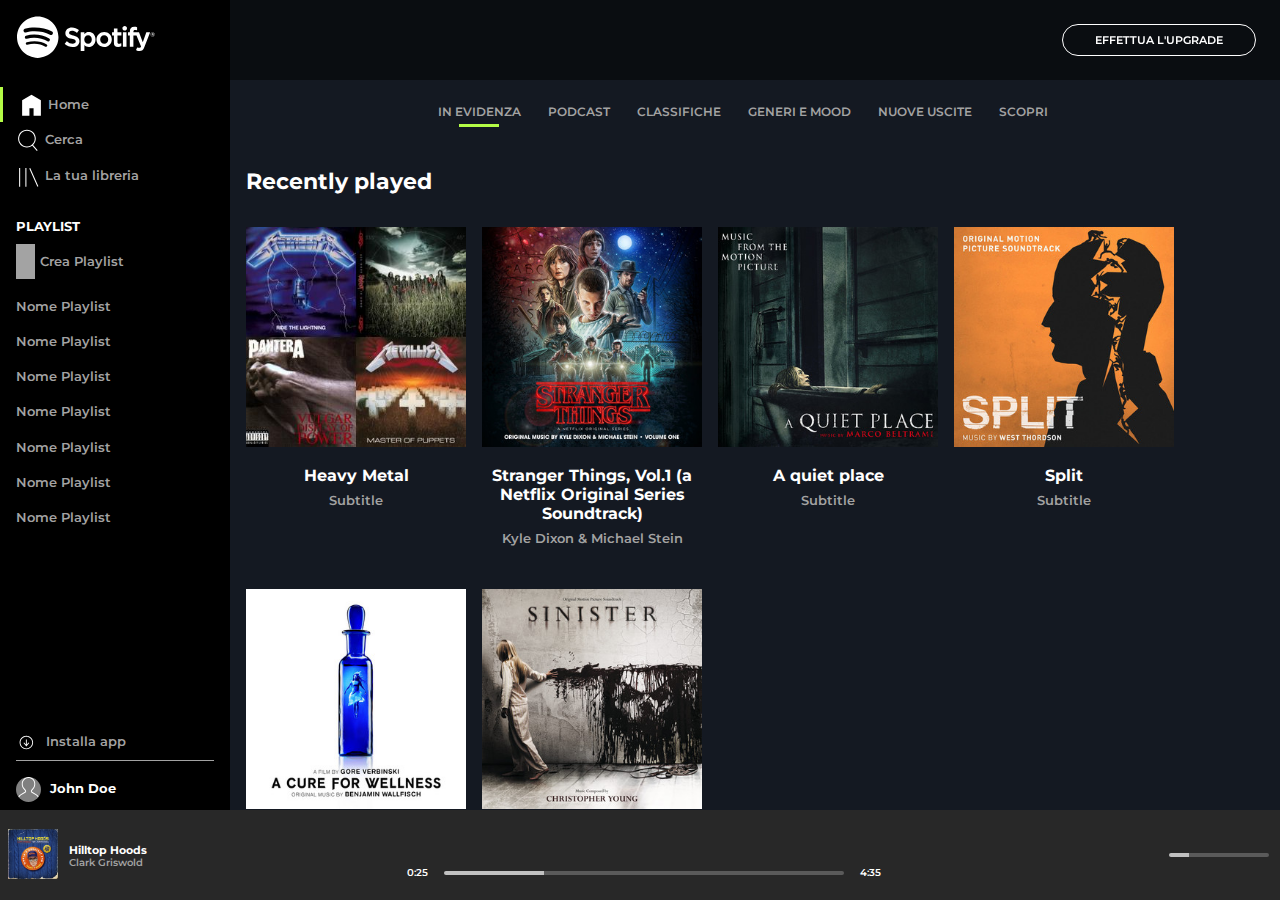
==== index.html @ eca1ce25 "completata struttura footer" ====
<!DOCTYPE html>
<html lang="en">
    <head>
        <meta charset="UTF-8">
        <meta http-equiv="X-UA-Compatible" content="IE=edge">
        <meta name="viewport" content="width=device-width, initial-scale=1.0">
        <title>Spotify</title>
        <link rel="stylesheet" href="./css/style.css">
        <link rel="preconnect" href="https://fonts.googleapis.com">
        <link rel="preconnect" href="https://fonts.gstatic.com" crossorigin>
        <link
            href="https://fonts.googleapis.com/css2?family=Montserrat:wght@400;600;700&display=swap"
            rel="stylesheet">
        <link rel="stylesheet"
            href="https://cdnjs.cloudflare.com/ajax/libs/font-awesome/6.0.0-beta2/css/all.min.css"
            integrity="sha512-YWzhKL2whUzgiheMoBFwW8CKV4qpHQAEuvilg9FAn5VJUDwKZZxkJNuGM4XkWuk94WCrrwslk8yWNGmY1EduTA=="crossorigin="anonymous"
            referrerpolicy="no-referrer" />
    </head>
    <body>

        <main id="site_main" class="d_flex">

            <aside class="sidebar d_flex">
                <div class="top_sidebar line_height">
                    <div class="logo">
                        <img src="./img/logo.svg" alt="logo spotify">
                    </div>
                    <!-- /.logo -->

                    <div class="info">
                        <div class="home">
                            <a href="#">
                                <img src="./img/home.svg">
                                Home
                            </a>
                        </div>
                        <div class="search">
                            <a href="#">
                                <img src="./img/search.svg">
                                Cerca
                            </a>
                        </div>
                        <div class="library">
                            <a href="#">
                                <img src="./img/libreria.svg">
                                La tua libreria
                            </a>
                        </div>
                    </div>
                    <!-- /.info -->

                    <div class="playlist">
                        <p>Playlist</p>
                        <ul class="list_style">
                            <li>
                                <a href="#">
                                    <i class="fas fa-plus"></i>
                                    Crea Playlist
                                </a>
                            </li>
                            <li>
                                <a href="#">Nome Playlist</a>
                            </li>
                            <li>
                                <a href="#">Nome Playlist</a>
                            </li>
                            <li>
                                <a href="#">Nome Playlist</a>
                            </li>
                            <li>
                                <a href="#">Nome Playlist</a>
                            </li>
                            <li>
                                <a href="#">Nome Playlist</a>
                            </li>
                            <li>
                                <a href="#">Nome Playlist</a>
                            </li>
                            <li>
                                <a href="#">Nome Playlist</a>
                            </li>
                        </ul>
                    </div>
                    <!-- /.playlist -->
                </div>

                <div class="bottom_sidebar">
                    <div class="install">
                        <a href="#">
                            <img src="./img/download.svg">
                            Installa app
                        </a>
                    </div>
                    <!-- /.install -->

                    <div class="user">
                        <a href="#">
                            <img src="./img/profile.svg">
                            John Doe
                        </a>
                    </div>
                    <!-- /.user -->
                </div>
            </aside>
            <!-- /.sidebars -->

            <div class="container">
                <div class="upgrade d_flex">
                    <div class="upgrade_btn">
                        Effettua l'upgrade
                    </div>
                </div>
                <!-- /.upgrade -->

                <nav class="navbar d_flex">
                    <ul class="list_style">
                        <li class="selected">
                            <a href="#">In evidenza</a>
                        </li>
                        <li>
                            <a href="#">Podcast</a>
                        </li>
                        <li>
                            <a href="#">Classifiche</a>
                        </li>
                        <li>
                            <a href="#">Generi e mood</a>
                        </li>
                        <li>
                            <a href="#">Nuove uscite</a>
                        </li>
                        <li>
                            <a href="#">Scopri</a>
                        </li>
                    </ul>
                </nav>
                <!-- /.navbar -->

                <div class="content">
                    <div class="played">
                        <h2>Recently played</h2>
                        <div class="clearfix">
                            <div class="album">
                                <div class="album_image">
                                    <div class="play hidden">
                                        <i class="far fa-play-circle fa-5x"></i>
                                    </div>
                                    <img src="./img/metal_lifting.jpg"
                                        class="alb">
                                </div>
                                <!-- /.album_image -->
                                <div class="album_info">
                                    <h3>Heavy Metal</h3>
                                    <p>Subtitle</p>
                                </div>
                                <!-- /.album_info -->
                            </div>
                            <!-- /.album -->

                            <div class="album">
                                <div class="album_image">
                                    <div class="play hidden">
                                        <i class="far fa-play-circle fa-5x"></i>
                                    </div>
                                    <img src="./img/stranger.jpeg">
                                </div>
                                <!-- /.album_image -->
                                <div class="album_info">
                                    <h3>Stranger Things, Vol.1 (a Netflix
                                        Original
                                        Series Soundtrack)</h3>
                                    <p>Kyle Dixon & Michael Stein</p>
                                </div>
                                <!-- /.album_info -->
                            </div>
                            <!-- /.album -->

                            <div class="album">
                                <div class="album_image">
                                    <div class="play hidden">
                                        <i class="far fa-play-circle fa-5x"></i>
                                    </div>
                                    <img src="./img/aquietplace.jpeg">
                                </div>
                                <!-- /.album_image -->
                                <div class="album_info">
                                    <h3>A quiet place</h3>
                                    <p>Subtitle</p>
                                </div>
                                <!-- /.album_info -->
                            </div>
                            <!-- /.album -->

                            <div class="album">
                                <div class="album_image">
                                    <div class="play hidden">
                                        <i class="far fa-play-circle fa-5x"></i>
                                    </div>
                                    <img src="./img/split.jpeg">
                                </div>
                                <!-- /.album_image -->
                                <div class="album_info">
                                    <h3>Split</h3>
                                    <p>Subtitle</p>
                                </div>
                                <!-- /.album_info -->
                            </div>
                            <!-- /.album -->

                            <div class="album">
                                <div class="album_image">
                                    <div class="play hidden">
                                        <i class="far fa-play-circle fa-5x"></i>
                                    </div>
                                    <img src="./img/cure.jpeg">
                                </div>
                                <!-- /.album_image -->
                                <div class="album_info">
                                    <h3>A cure for wellness</h3>
                                    <p>Subtitle</p>
                                </div>
                                <!-- /.album_info -->
                            </div>
                            <!-- /.album -->

                            <div class="album">
                                <div class="album_image">
                                    <div class="play hidden">
                                        <i class="far fa-play-circle fa-5x"></i>
                                    </div>
                                    <img src="./img/sinister.jpeg">
                                </div>
                                <!-- /.album_image -->
                                <div class="album_info">
                                    <h3>Sinister</h3>
                                    <p>Subtitle</p>
                                </div>
                                <!-- /.album_info -->
                            </div>
                            <!-- /.album -->
                        </div>
                    </div>
                    <!-- /.played -->

                    <div class="personal">
                        <h2>Creato per John Doe</h2>
                        <p>Più ascolti più accurati saranno i suggerimenti.</p>
                        <div class="clearfix">
                            <div class="album">
                                <div class="album_image">
                                    <div class="play hidden">
                                        <i class="far fa-play-circle fa-5x"></i>
                                    </div>
                                    <img src="./img/radar.jpeg">
                                </div>
                                <!-- /.album_image -->
                                <div class="album_info">
                                    <h3>Release Radar</h3>
                                </div>
                                <!-- /.album_info -->
                            </div>
                            <!-- /.album -->

                            <div class="album">
                                <div class="album_image">
                                    <div class="play hidden">
                                        <i class="far fa-play-circle fa-5x"></i>
                                    </div>
                                    <img src="./img/mixdaily.jpeg">
                                </div>
                                <!-- /.album_image -->
                                <div class="album_info">
                                    <h3>Daily Mix 1</h3>
                                </div>
                                <!-- /.album_info -->
                            </div>
                            <!-- /.album -->
                        </div>
                    </div>
                    <!-- /.personal -->

                    <div class="artists">
                        <h2>Artisti più popolari</h2>
                        <p>Più ascolti più accurati saranno i suggerimenti.</p>
                        <div class="clearfix">
                            <div class="album">
                                <div class="album_image">
                                    <div class="play hidden">
                                        <i class="far fa-play-circle fa-5x"></i>
                                    </div>
                                    <img src="./img/youg.jpeg">
                                </div>
                                <!-- /.album_image -->
                                <div class="album_info">
                                    <h3>Lana Del Rey</h3>
                                </div>
                                <!-- /.album_info -->
                            </div>
                            <!-- /.album -->

                            <div class="album">
                                <div class="album_image">
                                    <div class="play hidden">
                                        <i class="far fa-play-circle fa-5x"></i>
                                    </div>
                                    <img src="./img/einaudi.jpeg">
                                </div>
                                <!-- /.album_image -->
                                <div class="album_info">
                                    <h3>Ludovico Einaudi</h3>
                                </div>
                                <!-- /.album_info -->
                            </div>
                            <!-- /.album -->
                        </div></div>
                    <!-- /.artist -->

                </div>
                <!-- /.content -->

            </div>
            <!-- /.container -->

        </main>
        <!-- /#site_main -->

        <footer id="site_footer">

            <div class="player d_flex">
                <div class="left d_flex">
                    <div class="image">
                        <img src="./img/player_left.jpg">
                    </div>
                    <div class="image_desc">
                        <h4>Hilltop Hoods</h4>
                        <p>Clark Griswold</p>
                    </div>
                    <i class="far fa-heart"></i>
                    <i class="far fa-folder"></i>
                </div>
                <div class="central d_flex">
                    <div class="controlls">
                        <i class="fas fa-random"></i>
                        <i class="fas fa-step-backward"></i>
                        <i class="far fa-play-circle"></i>
                        <i class="fas fa-step-forward"></i>
                        <i class="fas fa-redo"></i>
                    </div>
                    <div class="timeline d_flex">
                        <p>0:25</p>
                        <div class="line"></div>
                        <p>4:35</p>
                    </div>
                </div>
                <div class="right d_flex">
                    <i class="fas fa-list-ul"></i>
                    <i class="fas fa-desktop"></i>
                    <div class="volume d_flex">
                        <i class="fas fa-volume-up"></i>
                        <div class="volume_line"></div>
                    </div>
                </div>
            </div>
            <!-- /.control -->

        </footer>
        <!-- /#site_footer -->

    </body>
</html>
---- css/style.css ----
* {
    box-sizing: border-box;
    margin: 0;
    padding: 0;
}

body {
    height: 100vh;
    background-color: #141922;
    font-family: 'Montserrat', Arial,
        sans-serif;
    font-size: 0.8rem;
    font-weight: 600;
    color: #ffffff;
    overflow: hidden;
}

/******************
Utility
******************/
.clearfix::after {
    content: "";
    display: table;
    clear: both;
}

.d_flex {
    display: flex;
}

.list_style {
    list-style: none;
}

.line_height {
    line-height: 2.2rem;
}

.hidden {
    display: none;
}

a {
    color: #A3A3A3;
    text-decoration: none;
}

h2 {
    font-size: 1.4rem;
}

h3 {
    font-size: 1rem;
}

h4 {
    font-size: 0.7rem;
}

/******************
Main
******************/
#site_main {
    width: 100%;
    height: calc(100vh - 90px);
}

/* Sidebar */
.sidebar {
    flex-direction: column;
    justify-content: space-between;
    width: 230px;
    height: 100%;
    background-color: #000000;
    padding: 1rem 1rem 0.5rem 1rem;
}

.logo {
    margin-bottom: 1rem;
}

.logo img {
    width: 140px;
}

.info img {
    width: 25px;
    vertical-align: middle;
}

.info .home {
    margin-left: -1rem;
    padding-left: 1rem;
    border-left: 3px solid #B4FC46;
}

.playlist>p {
    margin-top: 1rem;
    font-weight: bold;
    text-transform: uppercase;
}

.playlist>ul {
    height: 300px;
    min-height: 150px;
    overflow-y: auto;

}

.playlist ul>li:first-child {
    margin-bottom: 0.6rem;
}

.playlist ul>li i {
    background-color: #A3A3A3;
    padding: 0.6rem;
    margin-right: 0.3rem;
    color: black;
}

.install {
    border-bottom: 1px solid #A3A3A3;
    padding-bottom: 0.5rem;
}

.install img {
    width: 18px;
    vertical-align: middle;
    margin-right: 0.5rem;
}

.user {
    margin-top: 1rem;
    font-weight: bold;
}

.user a {
    color: #ffffff;
}

.user img {
    width: 25px;
    height: 25px;
    vertical-align: middle;
    margin-right: 0.3rem;
    background-color: #808080;
    border-radius: 50%;
}

/* Container */
.container {
    width: calc(100% - 230px);
    height: 100%;
    overflow-y: auto;
    position: relative;
}

/* Call to Action */
.upgrade {
    position: fixed;
    top: 0;
    right: 0;
    width: calc(100% - 230px);
    height: 80px;
    background-color: #00000079;
    justify-content: flex-end;
    align-items: center;
    z-index: 2;
}

.upgrade_btn {
    margin-right: 1.5rem;
    border: 1px solid #ffffff;
    border-radius: 5rem;
    padding: 0.5rem 2rem;
    text-transform: uppercase;
    font-size: 0.7rem;
}

/* Navbar */
.navbar {
    width: 100%;
    margin-top: 80px;
    padding-top: 1.5rem;
    justify-content: center;
    font-size: 0.75rem;
}

.navbar ul>li {
    display: inline-block;
    margin-right: 1.5rem;
    text-transform: uppercase;
}

.navbar .selected {
    position: relative;
}

.navbar .selected::after {
    content: "";
    position: absolute;
    height: 3px;
    width: 40px;
    bottom: -0.5rem;
    left: 25%;
    background-color: #B4FC46;
}

/* Content */
.content {
    padding: 3rem 1rem;
}

.content p {
    color: #A3A3A3;
}

.content h3 {
    margin-top: 1rem;
    margin-bottom: 0.5rem;
}

.album {
    float: left;
    width: 220px;
    margin: 2rem 1rem 0 0;
}

.played .album {
    min-height: 330px;
}

.album_image {
    width: 100%;
    position: relative;
}

.album_image img {
    width: 220px;
}

.album_info {
    text-align: center;
}

.personal>h2,
.artists>h2 {
    margin-top: 2.5rem;
}

.personal>p,
.artists>p {
    margin-top: 0.7rem;
}

.artists .album_image img {
    border-radius: 50%;
}

.play {
    position: absolute;
    top: 110px;
    left: 50%;
    transform: translate(-110px, -50%);
    width: 100%;
    height: 220px;
    background: rgba(0, 0, 0, 0.5);
    z-index: 1;
    text-align: center;
    display: flex;
    justify-content: center;
    align-items: center;
    visibility: hidden;
}

.artists .album_image .play {
    border-radius: 50%;
}

.album_image:hover .hidden {
    visibility: visible;
    cursor: pointer;
}

/******************
Footer
******************/
.player {
    width: 100%;
    height: 90px;
    background-color: #282828;
    justify-content: space-between;
}

.player i {
    cursor: pointer;
}

.player img {
    width: 50px;
    margin-left: 0.5rem;
}

.left,
.right {
    flex-grow: 1;
}

.central {
    flex-grow: 2;
}

.player,
.left,
.central,
.timeline,
.right,
.volume {
    align-items: center;
}

.image_desc p {
    color: #A3A3A3;
    font-size: 0.6rem;
}

.image_desc {
    margin-left: 0.7rem;
}

.left i {
    font-size: 1rem;
    color: #A3A3A3;
    margin-left: 1rem;
}

.central {
    flex-direction: column;
    justify-content: center;
}

.controlls>i {
    font-size: 1.05rem;
    margin: 0 1rem 1rem 1rem;
}

.controlls .fa-play-circle {
    font-size: 1.8rem;
    vertical-align: sub;
}

.timeline>p {
    font-size: 0.6rem;
}

.timeline>.line {
    width: 400px;
    height: 4px;
    background-color: #5A5A5A;
    border-radius: 10px;
    margin: 0 1rem;
    border-left: 100px solid #C1C1C1;
}

.right {
    justify-content: flex-end;
}

.right i {
    margin-left: 1rem;
}

.volume>.volume_line {
    width: 100px;
    height: 4px;
    background-color: #5A5A5A;
    border-radius: 10px;
    margin: 0 0.7rem;
    border-left: 20px solid #C1C1C1;
}
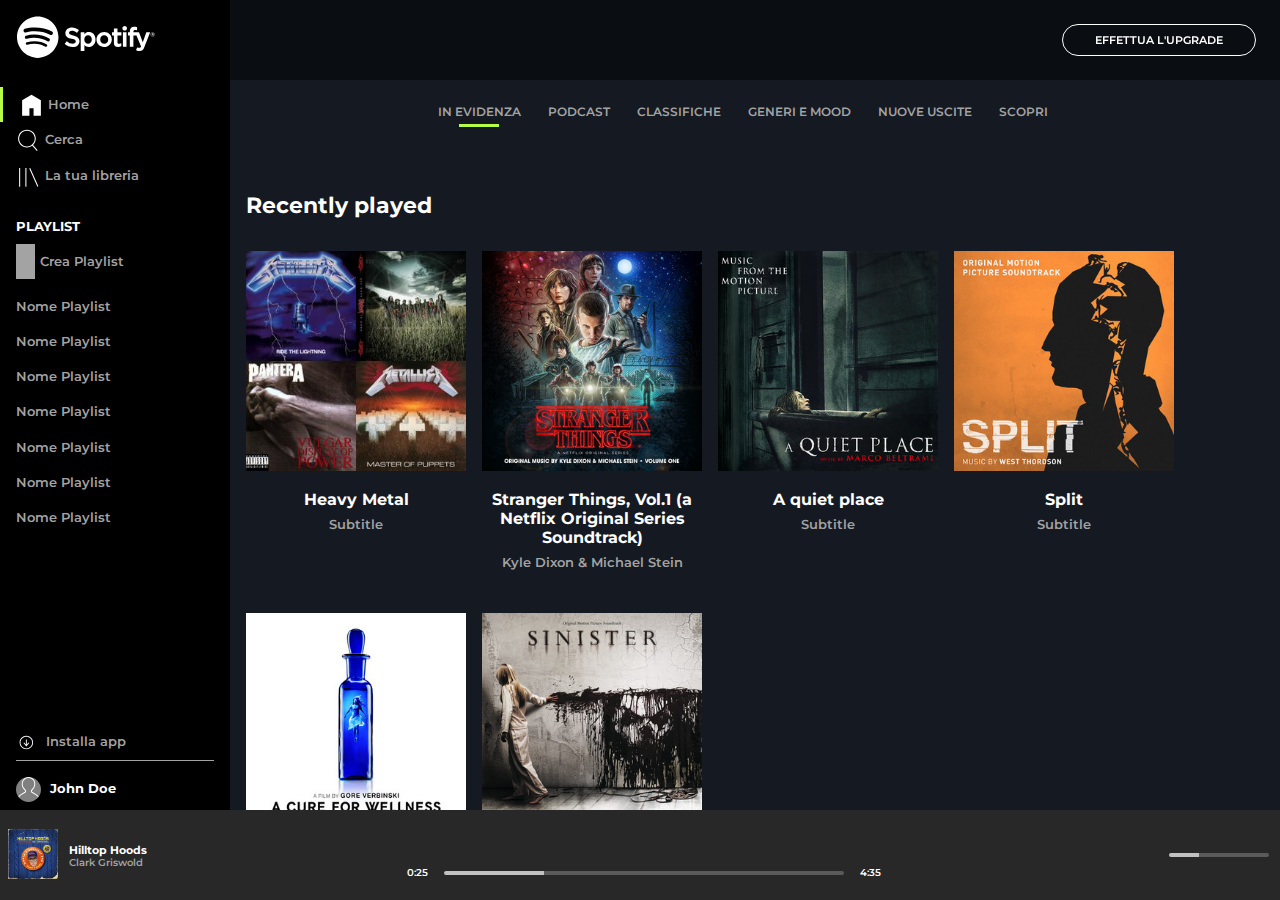
==== commit 6cd73f95: "aggiunti effetti hover" ====
--- a/index.html
+++ b/index.html
@@ -350,6 +350,7 @@
                         <p>0:25</p>
                         <div class="line"></div>
                         <p>4:35</p>
+                        <div class="circle_timeline"></div>
                     </div>
                 </div>
                 <div class="right d_flex">
@@ -358,6 +359,7 @@
                     <div class="volume d_flex">
                         <i class="fas fa-volume-up"></i>
                         <div class="volume_line"></div>
+                        <div class="circle_volume"></div>
                     </div>
                 </div>
             </div>
--- a/css/style.css
+++ b/css/style.css
@@ -45,6 +45,10 @@
     text-decoration: none;
 }
 
+a:hover {
+    color: #FFFFFF;
+}
+
 h2 {
     font-size: 1.4rem;
 }
@@ -72,6 +76,11 @@
     width: 230px;
     height: 100%;
     background-color: #000000;
+    overflow: hidden;
+}
+
+.top_sidebar,
+.bottom_sidebar {
     padding: 1rem 1rem 0.5rem 1rem;
 }
 
@@ -116,6 +125,10 @@
     padding: 0.6rem;
     margin-right: 0.3rem;
     color: black;
+}
+
+.playlist ul>li i:hover {
+    background-color: #FFFFFF;
 }
 
 .install {
@@ -177,18 +190,30 @@
     font-size: 0.7rem;
 }
 
+.upgrade_btn:hover {
+    cursor: pointer;
+    font-size: 0.8rem;
+}
+
 /* Navbar */
 .navbar {
     width: 100%;
     margin-top: 80px;
     padding-top: 1.5rem;
+    flex-direction: row;
     justify-content: center;
+    flex-wrap: wrap;
     font-size: 0.75rem;
+}
+
+.navbar ul {
+    text-align: center;
 }
 
 .navbar ul>li {
     display: inline-block;
     margin-right: 1.5rem;
+    margin-bottom: 1.5rem;
     text-transform: uppercase;
 }
 
@@ -292,8 +317,18 @@
     justify-content: space-between;
 }
 
-.player i {
+
+.player img,
+.player h4,
+.player p,
+.player i,
+.timeline>.line,
+.volume>.volume_line {
     cursor: pointer;
+}
+
+.player i:hover {
+    color: #FFFFFF;
 }
 
 .player img {
@@ -324,6 +359,11 @@
     font-size: 0.6rem;
 }
 
+.image_desc p:hover {
+    color: #FFFFFF;
+    text-decoration: underline;
+}
+
 .image_desc {
     margin-left: 0.7rem;
 }
@@ -347,6 +387,10 @@
 .controlls .fa-play-circle {
     font-size: 1.8rem;
     vertical-align: sub;
+}
+
+.controlls .fa-play-circle:hover {
+    font-size: 2rem;
 }
 
 .timeline>p {
@@ -376,5 +420,41 @@
     background-color: #5A5A5A;
     border-radius: 10px;
     margin: 0 0.7rem;
-    border-left: 20px solid #C1C1C1;
+    border-left: 30px solid #C1C1C1;
+}
+
+.timeline>.line:hover,
+.volume>.volume_line:hover {
+    border-left-color: #B4FC46;
+}
+
+.timeline,
+.volume {
+    position: relative;
+}
+
+.circle_timeline,
+.circle_volume {
+    width: 14px;
+    height: 14px;
+    background-color: #FFFFFF;
+    border-radius: 50%;
+    display: none;
+}
+
+.circle_timeline {
+    position: absolute;
+    top: -2px;
+    left: 130px;
+}
+
+.circle_volume {
+    position: absolute;
+    top: -1px;
+    left: 67px;
+}
+
+.timeline:hover .circle_timeline,
+.volume:hover .circle_volume {
+    display: block;
 }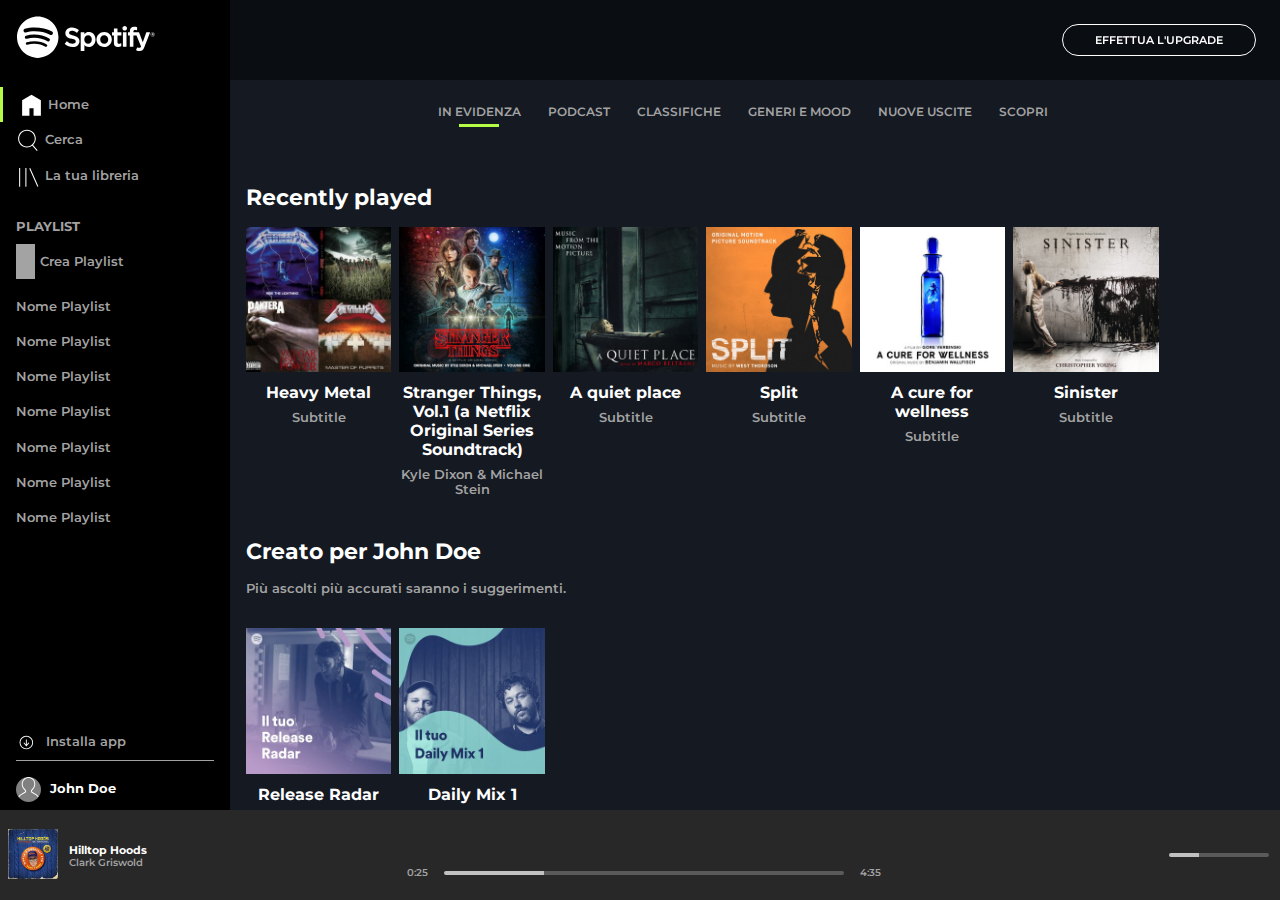
==== commit cd3c51b7: "fixata struttura content e main" ====
--- a/index.html
+++ b/index.html
@@ -139,8 +139,10 @@
                 <div class="content">
                     <div class="played">
                         <h2>Recently played</h2>
-                        <div class="clearfix">
-                            <div class="album">
+
+                        <div class="row clearfix">
+
+                            <div class="col album">
                                 <div class="album_image">
                                     <div class="play hidden">
                                         <i class="far fa-play-circle fa-5x"></i>
@@ -157,7 +159,7 @@
                             </div>
                             <!-- /.album -->
 
-                            <div class="album">
+                            <div class="col album">
                                 <div class="album_image">
                                     <div class="play hidden">
                                         <i class="far fa-play-circle fa-5x"></i>
@@ -175,7 +177,7 @@
                             </div>
                             <!-- /.album -->
 
-                            <div class="album">
+                            <div class="col album">
                                 <div class="album_image">
                                     <div class="play hidden">
                                         <i class="far fa-play-circle fa-5x"></i>
@@ -191,7 +193,7 @@
                             </div>
                             <!-- /.album -->
 
-                            <div class="album">
+                            <div class="col album">
                                 <div class="album_image">
                                     <div class="play hidden">
                                         <i class="far fa-play-circle fa-5x"></i>
@@ -207,7 +209,7 @@
                             </div>
                             <!-- /.album -->
 
-                            <div class="album">
+                            <div class="col album">
                                 <div class="album_image">
                                     <div class="play hidden">
                                         <i class="far fa-play-circle fa-5x"></i>
@@ -223,7 +225,7 @@
                             </div>
                             <!-- /.album -->
 
-                            <div class="album">
+                            <div class="col album">
                                 <div class="album_image">
                                     <div class="play hidden">
                                         <i class="far fa-play-circle fa-5x"></i>
@@ -245,8 +247,9 @@
                     <div class="personal">
                         <h2>Creato per John Doe</h2>
                         <p>Più ascolti più accurati saranno i suggerimenti.</p>
-                        <div class="clearfix">
-                            <div class="album">
+                        <div class="row clearfix">
+
+                            <div class="col album">
                                 <div class="album_image">
                                     <div class="play hidden">
                                         <i class="far fa-play-circle fa-5x"></i>
@@ -261,7 +264,7 @@
                             </div>
                             <!-- /.album -->
 
-                            <div class="album">
+                            <div class="col album">
                                 <div class="album_image">
                                     <div class="play hidden">
                                         <i class="far fa-play-circle fa-5x"></i>
@@ -282,8 +285,8 @@
                     <div class="artists">
                         <h2>Artisti più popolari</h2>
                         <p>Più ascolti più accurati saranno i suggerimenti.</p>
-                        <div class="clearfix">
-                            <div class="album">
+                        <div class="row clearfix">
+                            <div class="col album">
                                 <div class="album_image">
                                     <div class="play hidden">
                                         <i class="far fa-play-circle fa-5x"></i>
@@ -298,7 +301,7 @@
                             </div>
                             <!-- /.album -->
 
-                            <div class="album">
+                            <div class="col album">
                                 <div class="album_image">
                                     <div class="play hidden">
                                         <i class="far fa-play-circle fa-5x"></i>
@@ -312,7 +315,8 @@
                                 <!-- /.album_info -->
                             </div>
                             <!-- /.album -->
-                        </div></div>
+                        </div>
+                    </div>
                     <!-- /.artist -->
 
                 </div>
--- a/css/style.css
+++ b/css/style.css
@@ -59,6 +59,10 @@
 
 h4 {
     font-size: 0.7rem;
+}
+
+p {
+    color: #A3A3A3;
 }
 
 /******************
@@ -233,62 +237,59 @@
 
 /* Content */
 .content {
-    padding: 3rem 1rem;
-}
-
-.content p {
-    color: #A3A3A3;
-}
-
-.content h3 {
-    margin-top: 1rem;
-    margin-bottom: 0.5rem;
-}
-
-.album {
-    float: left;
-    width: 220px;
-    margin: 2rem 1rem 0 0;
-}
-
-.played .album {
-    min-height: 330px;
-}
-
-.album_image {
-    width: 100%;
-    position: relative;
-}
-
-.album_image img {
-    width: 220px;
-}
-
-.album_info {
-    text-align: center;
-}
-
+    padding: 0 1rem;
+}
+
+.played>h2,
 .personal>h2,
 .artists>h2 {
     margin-top: 2.5rem;
+    margin-bottom: 1rem;
+}
+
+.content h3 {
+    margin-top: 0.5rem;
+    margin-bottom: 0.5rem;
 }
 
 .personal>p,
 .artists>p {
-    margin-top: 0.7rem;
+    margin: 0 0 2rem 0;
+}
+
+.row {
+    width: 100%;
+    margin-right: -0.5rem;
+}
+
+.col {
+    width: calc(100% / 7);
+    float: left;
+    margin-right: 0.5rem;
+}
+
+.col img {
+    width: 100%;
+}
+
+.album_info {
+    text-align: center;
 }
 
 .artists .album_image img {
     border-radius: 50%;
 }
 
+.album_image {
+    position: relative;
+}
+
 .play {
     position: absolute;
-    top: 110px;
-    left: 50%;
-    transform: translate(-110px, -50%);
-    width: 100%;
-    height: 220px;
+    top: 0;
+    left: 0;
+    width: 100%;
+    height: 99%;
     background: rgba(0, 0, 0, 0.5);
     z-index: 1;
     text-align: center;
@@ -307,6 +308,7 @@
     cursor: pointer;
 }
 
+/*  */
 /******************
 Footer
 ******************/
@@ -355,7 +357,6 @@
 }
 
 .image_desc p {
-    color: #A3A3A3;
     font-size: 0.6rem;
 }
 
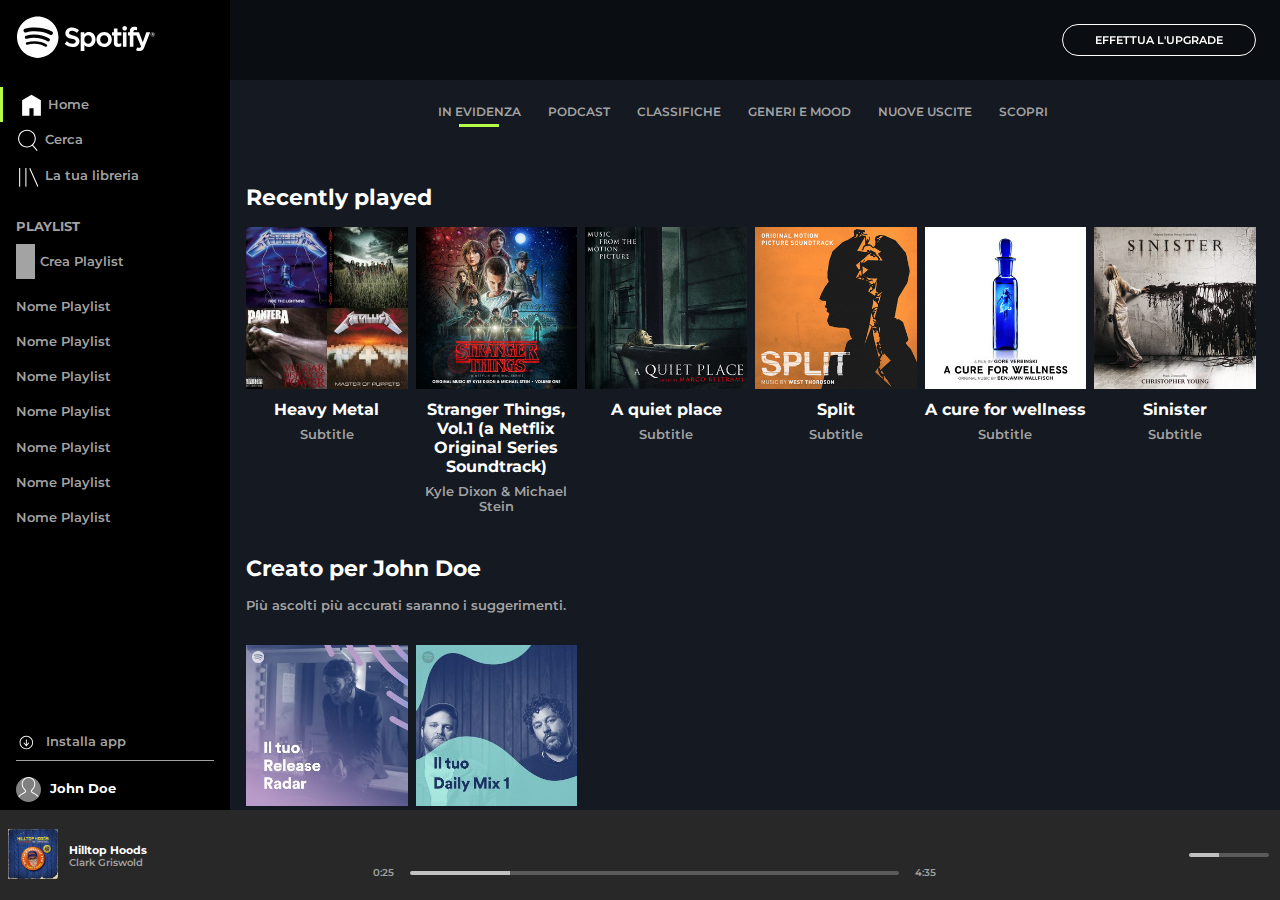
==== commit 50dcdeff: "aggiunta media query" ====
--- a/index.html
+++ b/index.html
@@ -362,8 +362,10 @@
                     <i class="fas fa-desktop"></i>
                     <div class="volume d_flex">
                         <i class="fas fa-volume-up"></i>
-                        <div class="volume_line"></div>
-                        <div class="circle_volume"></div>
+                        <div class="volume_line">
+                            <div class="circle_volume"></div>
+                        </div>
+
                     </div>
                 </div>
             </div>
--- a/css/style.css
+++ b/css/style.css
@@ -263,9 +263,9 @@
 }
 
 .col {
-    width: calc(100% / 7);
+    width: calc(100% / 6);
     float: left;
-    margin-right: 0.5rem;
+    padding-right: 0.5rem;
 }
 
 .col img {
@@ -308,7 +308,6 @@
     cursor: pointer;
 }
 
-/*  */
 /******************
 Footer
 ******************/
@@ -394,12 +393,13 @@
     font-size: 2rem;
 }
 
-.timeline>p {
+.timeline {
+    width: 100%;
     font-size: 0.6rem;
 }
 
 .timeline>.line {
-    width: 400px;
+    width: 90%;
     height: 4px;
     background-color: #5A5A5A;
     border-radius: 10px;
@@ -416,7 +416,7 @@
 }
 
 .volume>.volume_line {
-    width: 100px;
+    width: 80px;
     height: 4px;
     background-color: #5A5A5A;
     border-radius: 10px;
@@ -458,4 +458,64 @@
 .timeline:hover .circle_timeline,
 .volume:hover .circle_volume {
     display: block;
+}
+
+/******************
+Media Query
+******************/
+@media screen and (max-width:880px) {
+
+    /* Navbar */
+    .navbar {
+        width: 90%;
+        margin: auto;
+        margin-top: 80px;
+    }
+
+    /* Content */
+    .content h2 {
+        margin-top: 0;
+    }
+
+    .played h2 {
+        margin-top: 1rem;
+    }
+
+    .content h3 {
+        font-size: 0.85rem;
+    }
+
+    .content p {
+        font-size: 0.75rem;
+    }
+
+    .col {
+        width: calc(100% / 4);
+    }
+
+    .album {
+        min-height: 280px;
+    }
+
+    .album .fa-play-circle {
+        font-size: 3rem;
+    }
+}
+
+@media screen and (max-width:768px) {
+
+    /* Content */
+    .content h2 {
+        margin-top: 2rem;
+    }
+
+    .played h2 {
+        margin-top: 1rem;
+    }
+
+    .col {
+        width: calc(100% / 2);
+        margin-bottom: 1rem;
+    }
+
 }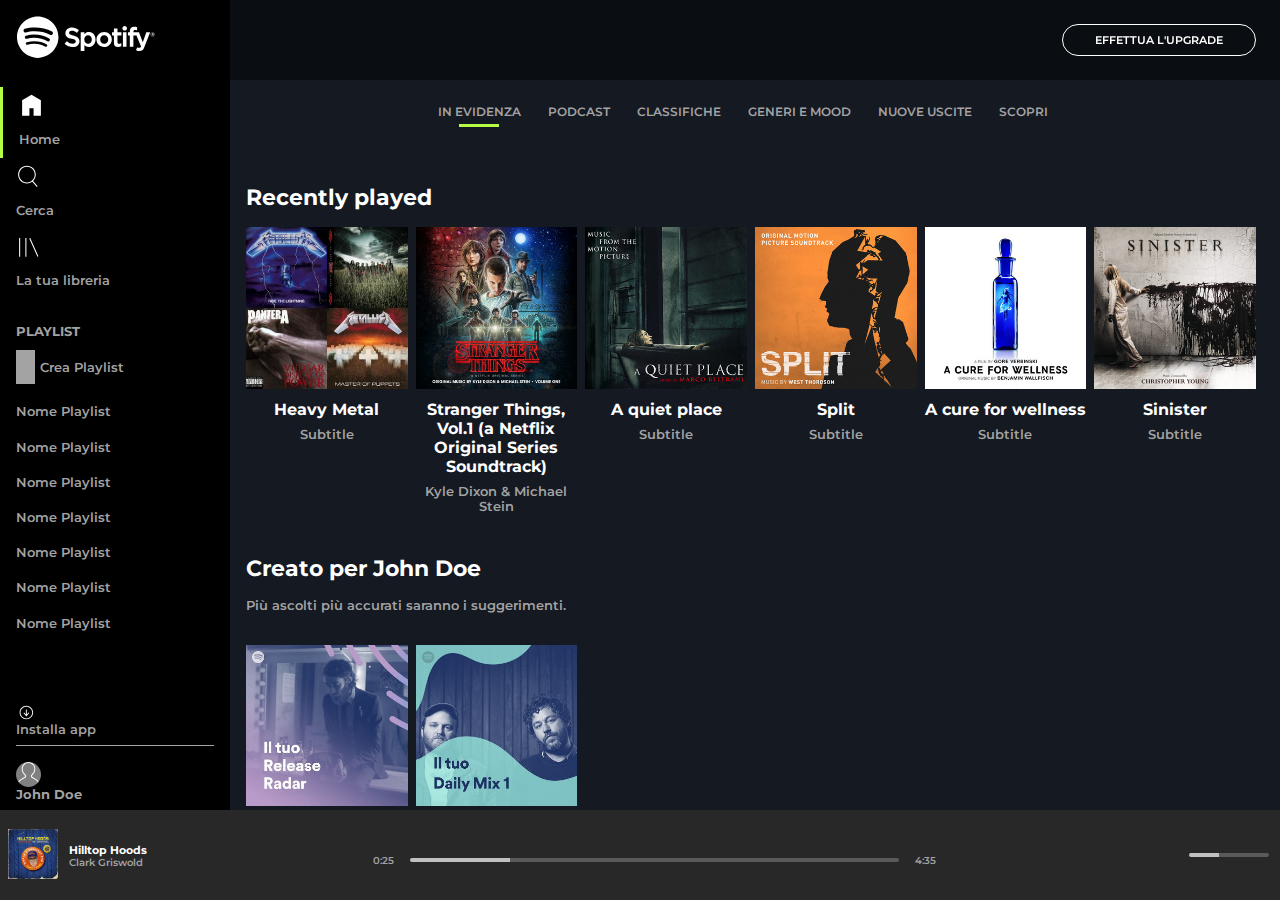
==== commit c129d65c: "aggiunta media query 568px" ====
--- a/index.html
+++ b/index.html
@@ -23,7 +23,9 @@
             <aside class="sidebar d_flex">
                 <div class="top_sidebar line_height">
                     <div class="logo">
-                        <img src="./img/logo.svg" alt="logo spotify">
+                        <img src="./img/logo.svg" alt="logo spotify"
+                            class="logo_big">
+                        <img src="./img/logo-small.svg" class="logo_small">
                     </div>
                     <!-- /.logo -->
 
@@ -31,19 +33,19 @@
                         <div class="home">
                             <a href="#">
                                 <img src="./img/home.svg">
-                                Home
+                                <p>Home</p>
                             </a>
                         </div>
                         <div class="search">
                             <a href="#">
                                 <img src="./img/search.svg">
-                                Cerca
+                                <p>Cerca</p>
                             </a>
                         </div>
                         <div class="library">
                             <a href="#">
                                 <img src="./img/libreria.svg">
-                                La tua libreria
+                                <p>La tua libreria</p>
                             </a>
                         </div>
                     </div>
@@ -88,7 +90,7 @@
                     <div class="install">
                         <a href="#">
                             <img src="./img/download.svg">
-                            Installa app
+                            <p>Installa app</p>
                         </a>
                     </div>
                     <!-- /.install -->
@@ -96,7 +98,7 @@
                     <div class="user">
                         <a href="#">
                             <img src="./img/profile.svg">
-                            John Doe
+                            <p>John Doe</p>
                         </a>
                     </div>
                     <!-- /.user -->
@@ -339,11 +341,13 @@
                         <h4>Hilltop Hoods</h4>
                         <p>Clark Griswold</p>
                     </div>
-                    <i class="far fa-heart"></i>
-                    <i class="far fa-folder"></i>
+                    <div class="actions">
+                        <i class="far fa-heart"></i>
+                        <i class="far fa-folder"></i>
+                    </div>
                 </div>
                 <div class="central d_flex">
-                    <div class="controlls">
+                    <div class="controlls d_flex">
                         <i class="fas fa-random"></i>
                         <i class="fas fa-step-backward"></i>
                         <i class="far fa-play-circle"></i>
--- a/css/style.css
+++ b/css/style.css
@@ -26,6 +26,10 @@
 
 .d_flex {
     display: flex;
+}
+
+.logo_small {
+    display: none;
 }
 
 .list_style {
@@ -368,7 +372,7 @@
     margin-left: 0.7rem;
 }
 
-.left i {
+.actions i {
     font-size: 1rem;
     color: #A3A3A3;
     margin-left: 1rem;
@@ -379,9 +383,15 @@
     justify-content: center;
 }
 
+.controlls {
+    width: 40%;
+    align-items: center;
+    justify-content: space-between;
+    margin-bottom: 10px;
+}
+
 .controlls>i {
     font-size: 1.05rem;
-    margin: 0 1rem 1rem 1rem;
 }
 
 .controlls .fa-play-circle {
@@ -500,6 +510,11 @@
     .album .fa-play-circle {
         font-size: 3rem;
     }
+
+    /* Footer */
+    .controlls {
+        width: 80%;
+    }
 }
 
 @media screen and (max-width:768px) {
@@ -518,4 +533,74 @@
         margin-bottom: 1rem;
     }
 
+    /* Footer */
+    .actions i {
+        display: block;
+        margin: 0.4rem 1rem;
+    }
+
+    .timeline {
+        width: 85%;
+    }
+}
+
+@media screen and (max-width:568px) {
+
+    /* Sidebar */
+    .sidebar {
+        width: 55px;
+    }
+
+    .logo_big {
+        display: none;
+    }
+
+    .logo_small {
+        display: block;
+        margin-left: -2px;
+    }
+
+    .logo img {
+        height: 30px;
+        width: 30px;
+    }
+
+    .info p {
+        display: none;
+    }
+
+    .info .home {
+        border-left: none;
+    }
+
+    .playlist {
+        display: none;
+    }
+
+    .install {
+        border-bottom: none;
+    }
+
+    .install img {
+        margin-left: 2px;
+    }
+
+    .install p,
+    .user p {
+        display: none;
+    }
+
+    /* Container */
+    .container {
+        width: calc(100% - 55px);
+    }
+
+    .upgrade {
+        width: calc(100% - 55px);
+    }
+
+    /* Footer */
+    .player img {
+        width: 40px;
+    }
 }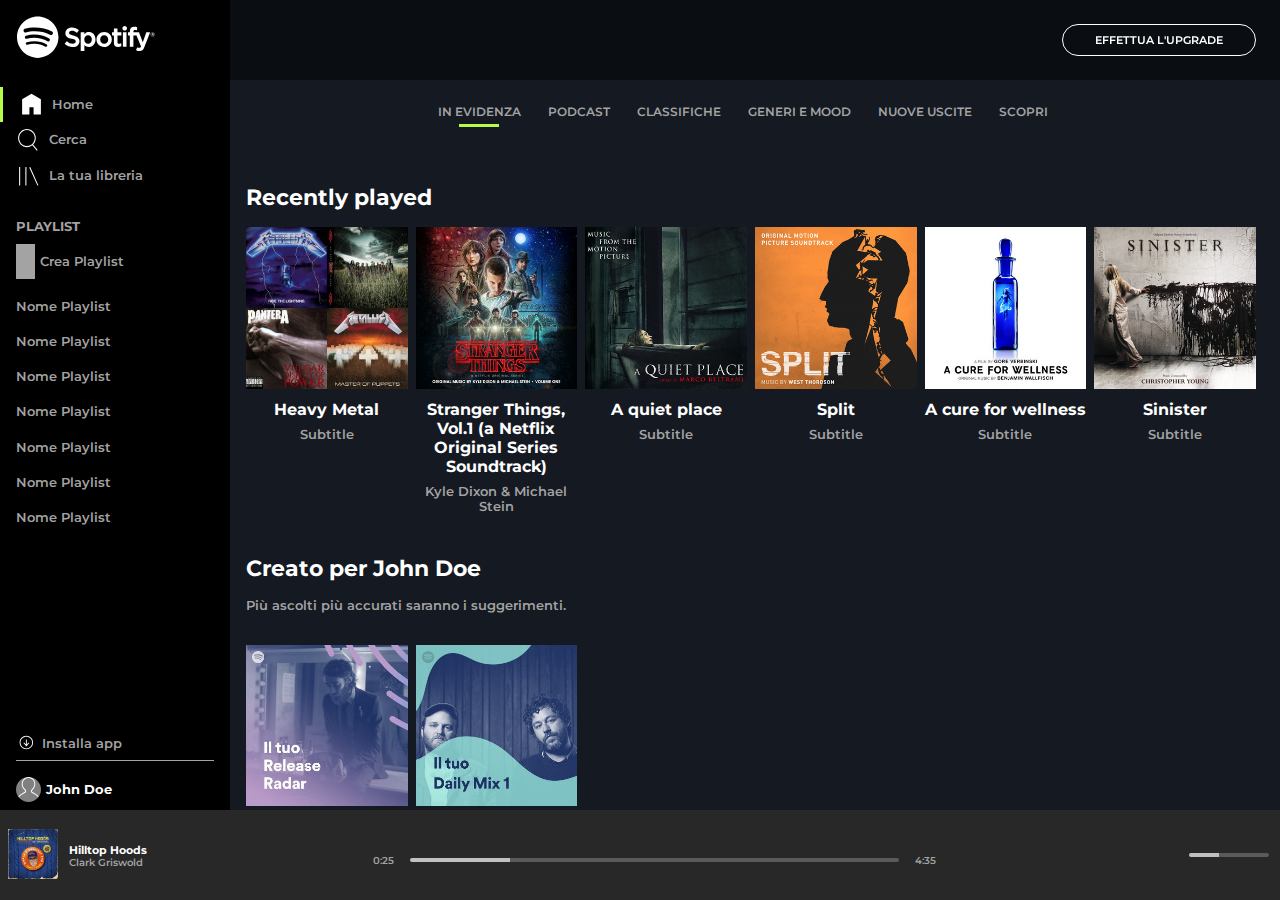
==== commit 7da24649: "fixati link sidebar" ====
--- a/index.html
+++ b/index.html
@@ -30,24 +30,24 @@
                     <!-- /.logo -->
 
                     <div class="info">
-                        <div class="home">
-                            <a href="#">
+                        <a href="#">
+                            <div class="home d_flex">
                                 <img src="./img/home.svg">
                                 <p>Home</p>
-                            </a>
-                        </div>
-                        <div class="search">
-                            <a href="#">
+                            </div>
+                        </a>
+                        <a href="#">
+                            <div class="search d_flex">
                                 <img src="./img/search.svg">
                                 <p>Cerca</p>
-                            </a>
-                        </div>
-                        <div class="library">
-                            <a href="#">
+                            </div>
+                        </a>
+                        <a href="#">
+                            <div class="library d_flex">
                                 <img src="./img/libreria.svg">
                                 <p>La tua libreria</p>
-                            </a>
-                        </div>
+                            </div>
+                        </a>
                     </div>
                     <!-- /.info -->
 
@@ -87,20 +87,20 @@
                 </div>
 
                 <div class="bottom_sidebar">
-                    <div class="install">
-                        <a href="#">
+                    <a href="#">
+                        <div class="install d_flex">
                             <img src="./img/download.svg">
                             <p>Installa app</p>
-                        </a>
-                    </div>
+                        </div>
+                    </a>
                     <!-- /.install -->
 
-                    <div class="user">
-                        <a href="#">
+                    <a href="#">
+                        <div class="user d_flex">
                             <img src="./img/profile.svg">
                             <p>John Doe</p>
-                        </a>
-                    </div>
+                        </div>
+                    </a>
                     <!-- /.user -->
                 </div>
             </aside>
--- a/css/style.css
+++ b/css/style.css
@@ -49,6 +49,10 @@
     text-decoration: none;
 }
 
+a p:hover {
+    color: #FFFFFF;
+}
+
 a:hover {
     color: #FFFFFF;
 }
@@ -102,7 +106,7 @@
 
 .info img {
     width: 25px;
-    vertical-align: middle;
+    margin-right: 0.5rem;
 }
 
 .info .home {
@@ -142,27 +146,27 @@
 .install {
     border-bottom: 1px solid #A3A3A3;
     padding-bottom: 0.5rem;
+    align-items: center;
 }
 
 .install img {
     width: 18px;
-    vertical-align: middle;
     margin-right: 0.5rem;
 }
 
 .user {
     margin-top: 1rem;
     font-weight: bold;
-}
-
-.user a {
+    align-items: center;
+}
+
+.user p {
     color: #ffffff;
 }
 
 .user img {
     width: 25px;
     height: 25px;
-    vertical-align: middle;
     margin-right: 0.3rem;
     background-color: #808080;
     border-radius: 50%;
@@ -551,10 +555,6 @@
         width: 55px;
     }
 
-    .logo_big {
-        display: none;
-    }
-
     .logo_small {
         display: block;
         margin-left: -2px;
@@ -565,7 +565,12 @@
         width: 30px;
     }
 
-    .info p {
+    .logo_big,
+    .info p,
+    .playlist,
+    .install p,
+    .user p,
+    .volume .volume_line {
         display: none;
     }
 
@@ -573,21 +578,12 @@
         border-left: none;
     }
 
-    .playlist {
-        display: none;
-    }
-
     .install {
         border-bottom: none;
     }
 
     .install img {
         margin-left: 2px;
-    }
-
-    .install p,
-    .user p {
-        display: none;
     }
 
     /* Container */
@@ -603,4 +599,77 @@
     .player img {
         width: 40px;
     }
+
+    .timeline>.line {
+        border-left: 20px solid #C1C1C1;
+    }
+
+    .circle_timeline {
+        left: 50px;
+    }
+
+    .right i {
+        margin-left: 0.5rem;
+    }
+
+    .volume {
+        margin-right: 0.5rem;
+    }
+}
+
+@media screen and (max-width:320px) {
+
+    .navbar,
+    .upgrade {
+        display: none;
+    }
+
+    /* Content */
+    .content h2 {
+        margin-top: 0;
+    }
+
+    .played h2 {
+        margin-top: 1rem;
+    }
+
+    .content h3 {
+        font-size: 0.8rem;
+    }
+
+    .content p {
+        font-size: 0.7rem;
+    }
+
+    .album {
+        min-height: 200px;
+    }
+
+    /* Footer */
+    .left .image_desc,
+    .left .actions,
+    .right>i,
+    .volume .volume_line {
+        display: none;
+    }
+
+    .central .controlls i {
+        font-size: 0.95rem;
+    }
+
+    .central .controlls .fa-play-circle {
+        font-size: 1.5rem;
+    }
+
+    .controlls .fa-play-circle:hover {
+        font-size: 1.5rem;
+    }
+
+    .timeline>.line {
+        border-left: 50px solid #C1C1C1;
+    }
+
+    .volume {
+        margin-right: 0.5rem;
+    }
 }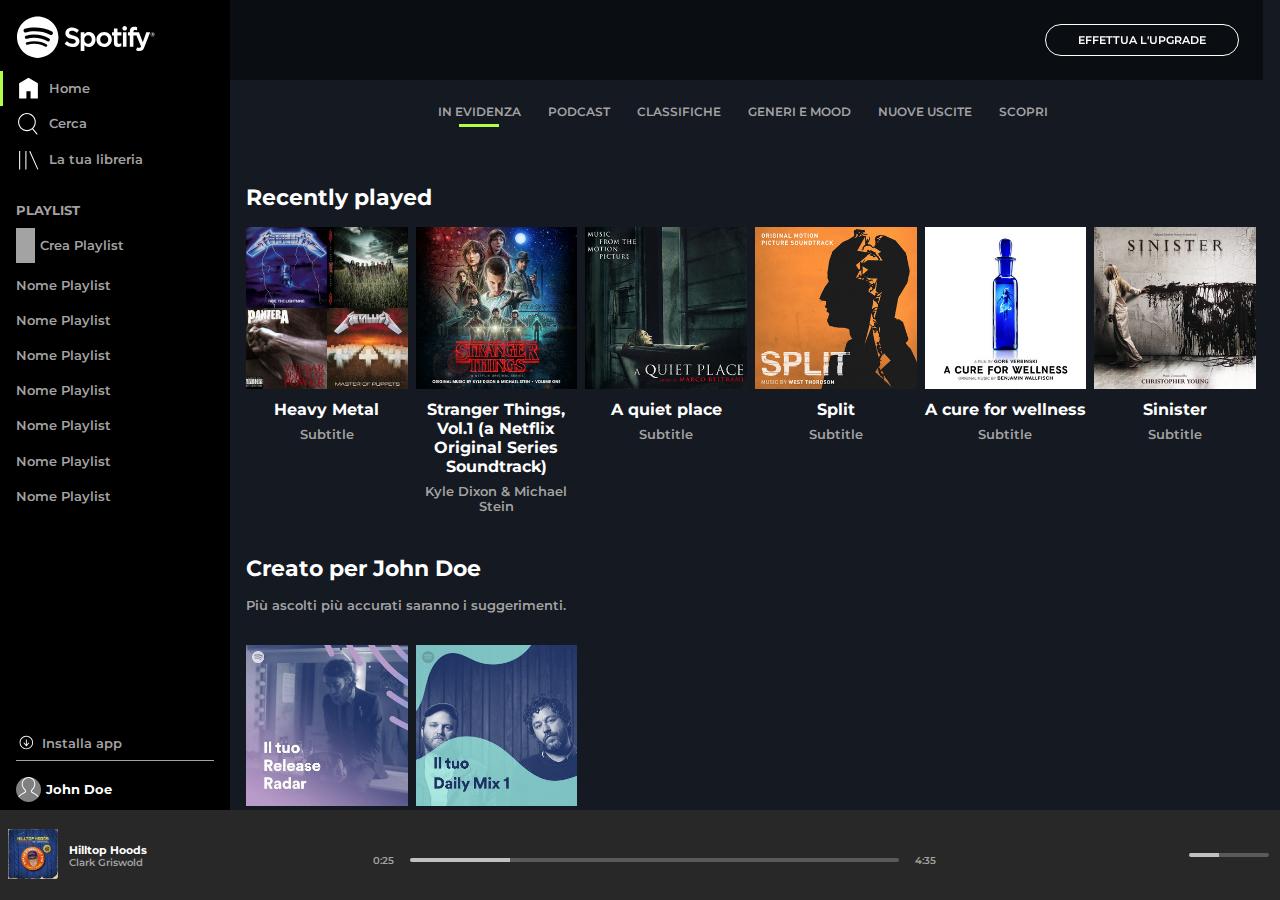
==== commit bdde27ca: "aggiunta sidebar playlist" ====
--- a/index.html
+++ b/index.html
@@ -6,6 +6,7 @@
         <meta name="viewport" content="width=device-width, initial-scale=1.0">
         <title>Spotify</title>
         <link rel="stylesheet" href="./css/style.css">
+        <link rel="icon" href="./img/favicon.ico" />
         <link rel="preconnect" href="https://fonts.googleapis.com">
         <link rel="preconnect" href="https://fonts.gstatic.com" crossorigin>
         <link
@@ -21,70 +22,69 @@
         <main id="site_main" class="d_flex">
 
             <aside class="sidebar d_flex">
-                <div class="top_sidebar line_height">
-                    <div class="logo">
-                        <img src="./img/logo.svg" alt="logo spotify"
-                            class="logo_big">
-                        <img src="./img/logo-small.svg" class="logo_small">
-                    </div>
-                    <!-- /.logo -->
-
-                    <div class="info">
+                <div class="logo line_height">
+                    <img src="./img/logo.svg" alt="logo spotify"
+                        class="logo_big">
+                    <img src="./img/logo-small.svg" class="logo_small">
+                </div>
+                <!-- /.logo -->
+
+                <div class="menu line_height">
+                    <a href="#">
+                        <div class="home d_flex">
+                            <img src="./img/home.svg">
+                            <p>Home</p>
+                        </div>
+                    </a>
+                    <a href="#">
+                        <div class="search d_flex">
+                            <img src="./img/search.svg">
+                            <p>Cerca</p>
+                        </div>
+                    </a>
+                    <a href="#">
+                        <div class="library d_flex">
+                            <img src="./img/libreria.svg">
+                            <p>La tua libreria</p>
+                        </div>
+                    </a>
+                </div>
+                <!-- /.menu -->
+
+                <div class="playlist line_height">
+                    <p>Playlist</p>
+                    <div class="create">
                         <a href="#">
-                            <div class="home d_flex">
-                                <img src="./img/home.svg">
-                                <p>Home</p>
-                            </div>
+                            <i class="fas fa-plus"></i>
+                            Crea Playlist
                         </a>
-                        <a href="#">
-                            <div class="search d_flex">
-                                <img src="./img/search.svg">
-                                <p>Cerca</p>
-                            </div>
-                        </a>
-                        <a href="#">
-                            <div class="library d_flex">
-                                <img src="./img/libreria.svg">
-                                <p>La tua libreria</p>
-                            </div>
-                        </a>
-                    </div>
-                    <!-- /.info -->
-
-                    <div class="playlist">
-                        <p>Playlist</p>
-                        <ul class="list_style">
-                            <li>
-                                <a href="#">
-                                    <i class="fas fa-plus"></i>
-                                    Crea Playlist
-                                </a>
-                            </li>
-                            <li>
-                                <a href="#">Nome Playlist</a>
-                            </li>
-                            <li>
-                                <a href="#">Nome Playlist</a>
-                            </li>
-                            <li>
-                                <a href="#">Nome Playlist</a>
-                            </li>
-                            <li>
-                                <a href="#">Nome Playlist</a>
-                            </li>
-                            <li>
-                                <a href="#">Nome Playlist</a>
-                            </li>
-                            <li>
-                                <a href="#">Nome Playlist</a>
-                            </li>
-                            <li>
-                                <a href="#">Nome Playlist</a>
-                            </li>
-                        </ul>
-                    </div>
-                    <!-- /.playlist -->
-                </div>
+                    </div>
+                    <ul class="list_style">
+                        <li>
+                            <a href="#">Nome Playlist</a>
+                        </li>
+                        <li>
+                            <a href="#">Nome Playlist</a>
+                        </li>
+                        <li>
+                            <a href="#">Nome Playlist</a>
+                        </li>
+                        <li>
+                            <a href="#">Nome Playlist</a>
+                        </li>
+                        <li>
+                            <a href="#">Nome Playlist</a>
+                        </li>
+                        <li>
+                            <a href="#">Nome Playlist</a>
+                        </li>
+                        <li>
+                            <a href="#">Nome Playlist</a>
+                        </li>
+                    </ul>
+                </div>
+                <!-- /.playlist -->
+
 
                 <div class="bottom_sidebar">
                     <a href="#">
@@ -144,7 +144,7 @@
 
                         <div class="row clearfix">
 
-                            <div class="col album">
+                            <div class="col">
                                 <div class="album_image">
                                     <div class="play hidden">
                                         <i class="far fa-play-circle fa-5x"></i>
@@ -159,9 +159,9 @@
                                 </div>
                                 <!-- /.album_info -->
                             </div>
-                            <!-- /.album -->
-
-                            <div class="col album">
+                            <!-- /.col -->
+
+                            <div class="col">
                                 <div class="album_image">
                                     <div class="play hidden">
                                         <i class="far fa-play-circle fa-5x"></i>
@@ -177,9 +177,9 @@
                                 </div>
                                 <!-- /.album_info -->
                             </div>
-                            <!-- /.album -->
-
-                            <div class="col album">
+                            <!-- /.col -->
+
+                            <div class="col">
                                 <div class="album_image">
                                     <div class="play hidden">
                                         <i class="far fa-play-circle fa-5x"></i>
@@ -193,9 +193,9 @@
                                 </div>
                                 <!-- /.album_info -->
                             </div>
-                            <!-- /.album -->
-
-                            <div class="col album">
+                            <!-- /.col -->
+
+                            <div class="col">
                                 <div class="album_image">
                                     <div class="play hidden">
                                         <i class="far fa-play-circle fa-5x"></i>
@@ -209,9 +209,9 @@
                                 </div>
                                 <!-- /.album_info -->
                             </div>
-                            <!-- /.album -->
-
-                            <div class="col album">
+                            <!-- /.col -->
+
+                            <div class="col">
                                 <div class="album_image">
                                     <div class="play hidden">
                                         <i class="far fa-play-circle fa-5x"></i>
@@ -225,9 +225,9 @@
                                 </div>
                                 <!-- /.album_info -->
                             </div>
-                            <!-- /.album -->
-
-                            <div class="col album">
+                            <!-- /.col -->
+
+                            <div class="col">
                                 <div class="album_image">
                                     <div class="play hidden">
                                         <i class="far fa-play-circle fa-5x"></i>
@@ -241,7 +241,7 @@
                                 </div>
                                 <!-- /.album_info -->
                             </div>
-                            <!-- /.album -->
+                            <!-- /.col -->
                         </div>
                     </div>
                     <!-- /.played -->
@@ -251,7 +251,7 @@
                         <p>Più ascolti più accurati saranno i suggerimenti.</p>
                         <div class="row clearfix">
 
-                            <div class="col album">
+                            <div class="col">
                                 <div class="album_image">
                                     <div class="play hidden">
                                         <i class="far fa-play-circle fa-5x"></i>
@@ -264,9 +264,9 @@
                                 </div>
                                 <!-- /.album_info -->
                             </div>
-                            <!-- /.album -->
-
-                            <div class="col album">
+                            <!-- /.col -->
+
+                            <div class="col">
                                 <div class="album_image">
                                     <div class="play hidden">
                                         <i class="far fa-play-circle fa-5x"></i>
@@ -279,7 +279,7 @@
                                 </div>
                                 <!-- /.album_info -->
                             </div>
-                            <!-- /.album -->
+                            <!-- /.col -->
                         </div>
                     </div>
                     <!-- /.personal -->
@@ -288,7 +288,7 @@
                         <h2>Artisti più popolari</h2>
                         <p>Più ascolti più accurati saranno i suggerimenti.</p>
                         <div class="row clearfix">
-                            <div class="col album">
+                            <div class="col">
                                 <div class="album_image">
                                     <div class="play hidden">
                                         <i class="far fa-play-circle fa-5x"></i>
@@ -301,9 +301,9 @@
                                 </div>
                                 <!-- /.album_info -->
                             </div>
-                            <!-- /.album -->
-
-                            <div class="col album">
+                            <!-- /.col -->
+
+                            <div class="col">
                                 <div class="album_image">
                                     <div class="play hidden">
                                         <i class="far fa-play-circle fa-5x"></i>
@@ -316,7 +316,7 @@
                                 </div>
                                 <!-- /.album_info -->
                             </div>
-                            <!-- /.album -->
+                            <!-- /.col -->
                         </div>
                     </div>
                     <!-- /.artist -->
--- a/css/style.css
+++ b/css/style.css
@@ -91,27 +91,34 @@
     overflow: hidden;
 }
 
-.top_sidebar,
+.logo {
+    padding: 1rem 0 0 1rem;
+}
+
+.logo,
+.menu,
+.playlist,
 .bottom_sidebar {
-    padding: 1rem 1rem 0.5rem 1rem;
-}
-
-.logo {
-    margin-bottom: 1rem;
+    padding-left: 1rem;
+}
+
+.bottom_sidebar {
+    padding-right: 1rem;
+    padding-bottom: 0.5rem;
 }
 
 .logo img {
     width: 140px;
 }
 
-.info img {
+.menu img {
     width: 25px;
     margin-right: 0.5rem;
 }
 
-.info .home {
+.menu .home {
     margin-left: -1rem;
-    padding-left: 1rem;
+    padding-left: 13px;
     border-left: 3px solid #B4FC46;
 }
 
@@ -121,26 +128,30 @@
     text-transform: uppercase;
 }
 
-.playlist>ul {
-    height: 300px;
-    min-height: 150px;
-    overflow-y: auto;
-
-}
-
-.playlist ul>li:first-child {
+.playlist {
+    height: 100%;
+    overflow: hidden;
+}
+
+.playlist .create {
+    height: 30px;
     margin-bottom: 0.6rem;
 }
 
-.playlist ul>li i {
+.playlist .create i {
     background-color: #A3A3A3;
     padding: 0.6rem;
     margin-right: 0.3rem;
     color: black;
 }
 
-.playlist ul>li i:hover {
+.playlist .create i:hover {
     background-color: #FFFFFF;
+}
+
+.playlist>ul {
+    height: calc(100% - 30px);
+    overflow-y: auto;
 }
 
 .install {
@@ -184,13 +195,13 @@
 .upgrade {
     position: fixed;
     top: 0;
-    right: 0;
-    width: calc(100% - 230px);
+    right: 17px;
+    width: calc(100% - 230px - 17px);
     height: 80px;
     background-color: #00000079;
     justify-content: flex-end;
     align-items: center;
-    z-index: 2;
+    z-index: 1;
 }
 
 .upgrade_btn {
@@ -299,7 +310,6 @@
     width: 100%;
     height: 99%;
     background: rgba(0, 0, 0, 0.5);
-    z-index: 1;
     text-align: center;
     display: flex;
     justify-content: center;
@@ -438,8 +448,8 @@
     border-left: 30px solid #C1C1C1;
 }
 
-.timeline>.line:hover,
-.volume>.volume_line:hover {
+.timeline:hover .line,
+.volume:hover .volume_line {
     border-left-color: #B4FC46;
 }
 
@@ -505,13 +515,10 @@
 
     .col {
         width: calc(100% / 4);
-    }
-
-    .album {
         min-height: 280px;
     }
 
-    .album .fa-play-circle {
+    .col .fa-play-circle {
         font-size: 3rem;
     }
 
@@ -551,8 +558,15 @@
 @media screen and (max-width:568px) {
 
     /* Sidebar */
+
     .sidebar {
-        width: 55px;
+        width: 50px;
+        height: 100%;
+        align-items: center;
+    }
+
+    .logo {
+        padding: 0.5rem 0 1rem 0;
     }
 
     .logo_small {
@@ -565,34 +579,50 @@
         width: 30px;
     }
 
+    .menu,
+    .playlist {
+        padding-left: 0;
+    }
+
+    .bottom_sidebar {
+        margin-top: auto;
+        padding: 0.5rem 0;
+    }
+
+    .sidebar img {
+        margin: 0;
+    }
+
+    .menu img {
+        margin-bottom: 0.3rem;
+    }
+
+    .menu .home {
+        border-left: none;
+    }
+
+    .install {
+        border-bottom: none;
+    }
+
+    .install img {
+        margin-left: 2px;
+    }
+
     .logo_big,
-    .info p,
+    .sidebar p,
     .playlist,
-    .install p,
-    .user p,
     .volume .volume_line {
         display: none;
     }
 
-    .info .home {
-        border-left: none;
-    }
-
-    .install {
-        border-bottom: none;
-    }
-
-    .install img {
-        margin-left: 2px;
-    }
-
     /* Container */
     .container {
-        width: calc(100% - 55px);
+        width: calc(100% - 50px);
     }
 
     .upgrade {
-        width: calc(100% - 55px);
+        width: calc(100% - 50px - 17px);
     }
 
     /* Footer */
@@ -641,7 +671,8 @@
         font-size: 0.7rem;
     }
 
-    .album {
+    .col {
+        width: 100%;
         min-height: 200px;
     }
 
@@ -666,7 +697,7 @@
     }
 
     .timeline>.line {
-        border-left: 50px solid #C1C1C1;
+        border-left: 20px solid #C1C1C1;
     }
 
     .volume {
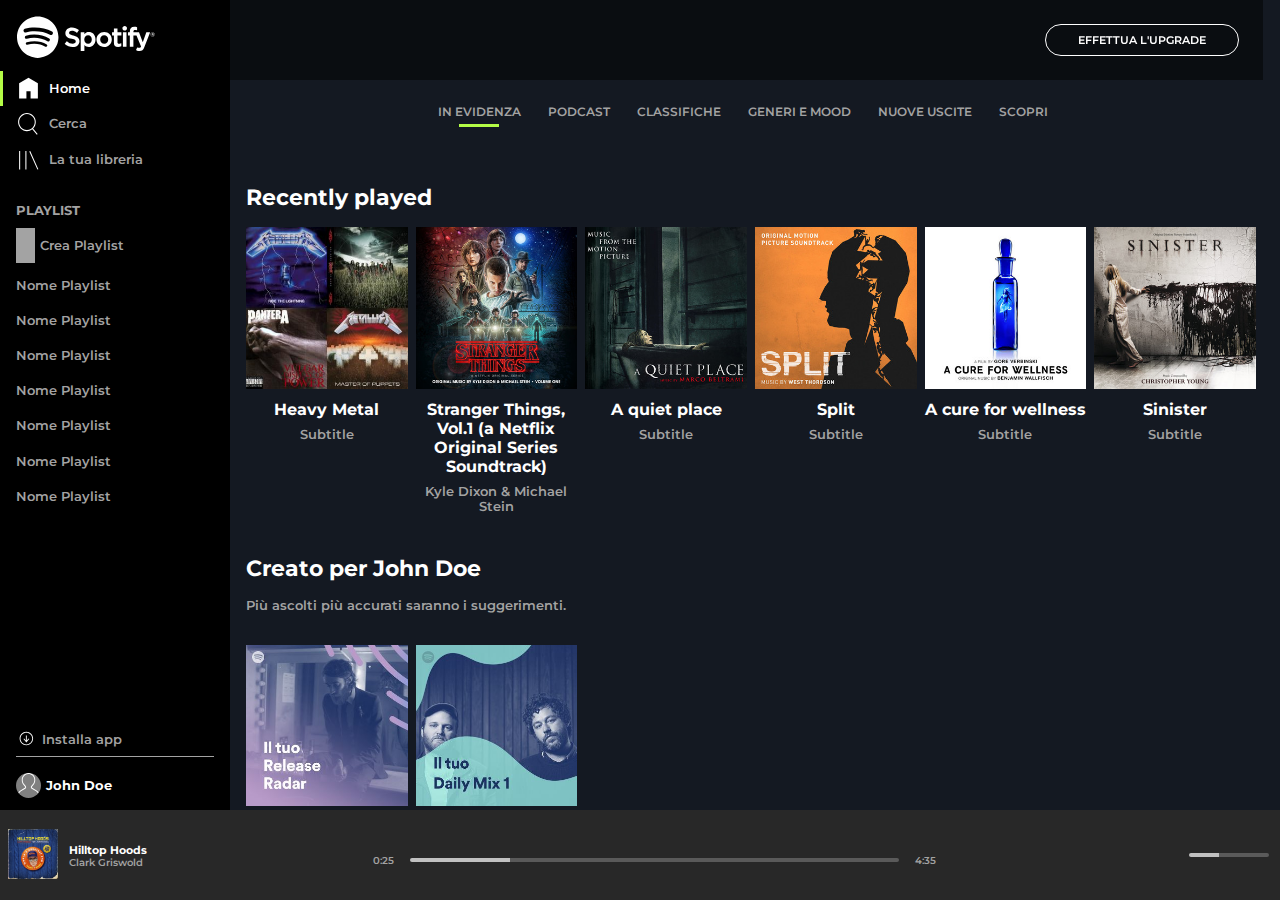
==== commit e605006a: "completata pagina playlist" ====
--- a/index.html
+++ b/index.html
@@ -10,7 +10,7 @@
         <link rel="preconnect" href="https://fonts.googleapis.com">
         <link rel="preconnect" href="https://fonts.gstatic.com" crossorigin>
         <link
-            href="https://fonts.googleapis.com/css2?family=Montserrat:wght@400;600;700&display=swap"
+            href="https://fonts.googleapis.com/css2?family=Montserrat:wght@400;500;600;700&display=swap"
             rel="stylesheet">
         <link rel="stylesheet"
             href="https://cdnjs.cloudflare.com/ajax/libs/font-awesome/6.0.0-beta2/css/all.min.css"
@@ -36,13 +36,13 @@
                             <p>Home</p>
                         </div>
                     </a>
-                    <a href="#">
+                    <a href="./pages/search.html">
                         <div class="search d_flex">
                             <img src="./img/search.svg">
                             <p>Cerca</p>
                         </div>
                     </a>
-                    <a href="#">
+                    <a href="./pages/library.html">
                         <div class="library d_flex">
                             <img src="./img/libreria.svg">
                             <p>La tua libreria</p>
--- a/css/style.css
+++ b/css/style.css
@@ -84,7 +84,6 @@
 /* Sidebar */
 .sidebar {
     flex-direction: column;
-    justify-content: space-between;
     width: 230px;
     height: 100%;
     background-color: #000000;
@@ -103,6 +102,8 @@
 }
 
 .bottom_sidebar {
+    min-height: 80px;
+    margin-top: auto;
     padding-right: 1rem;
     padding-bottom: 0.5rem;
 }
@@ -113,7 +114,16 @@
 
 .menu img {
     width: 25px;
-    margin-right: 0.5rem;
+}
+
+.menu .home,
+.menu .search,
+.menu .library {
+    gap: 0.5rem;
+}
+
+.menu a .home p {
+    color: white;
 }
 
 .menu .home {
@@ -150,7 +160,7 @@
 }
 
 .playlist>ul {
-    height: calc(100% - 30px);
+    height: calc(100% - 100px);
     overflow-y: auto;
 }
 
